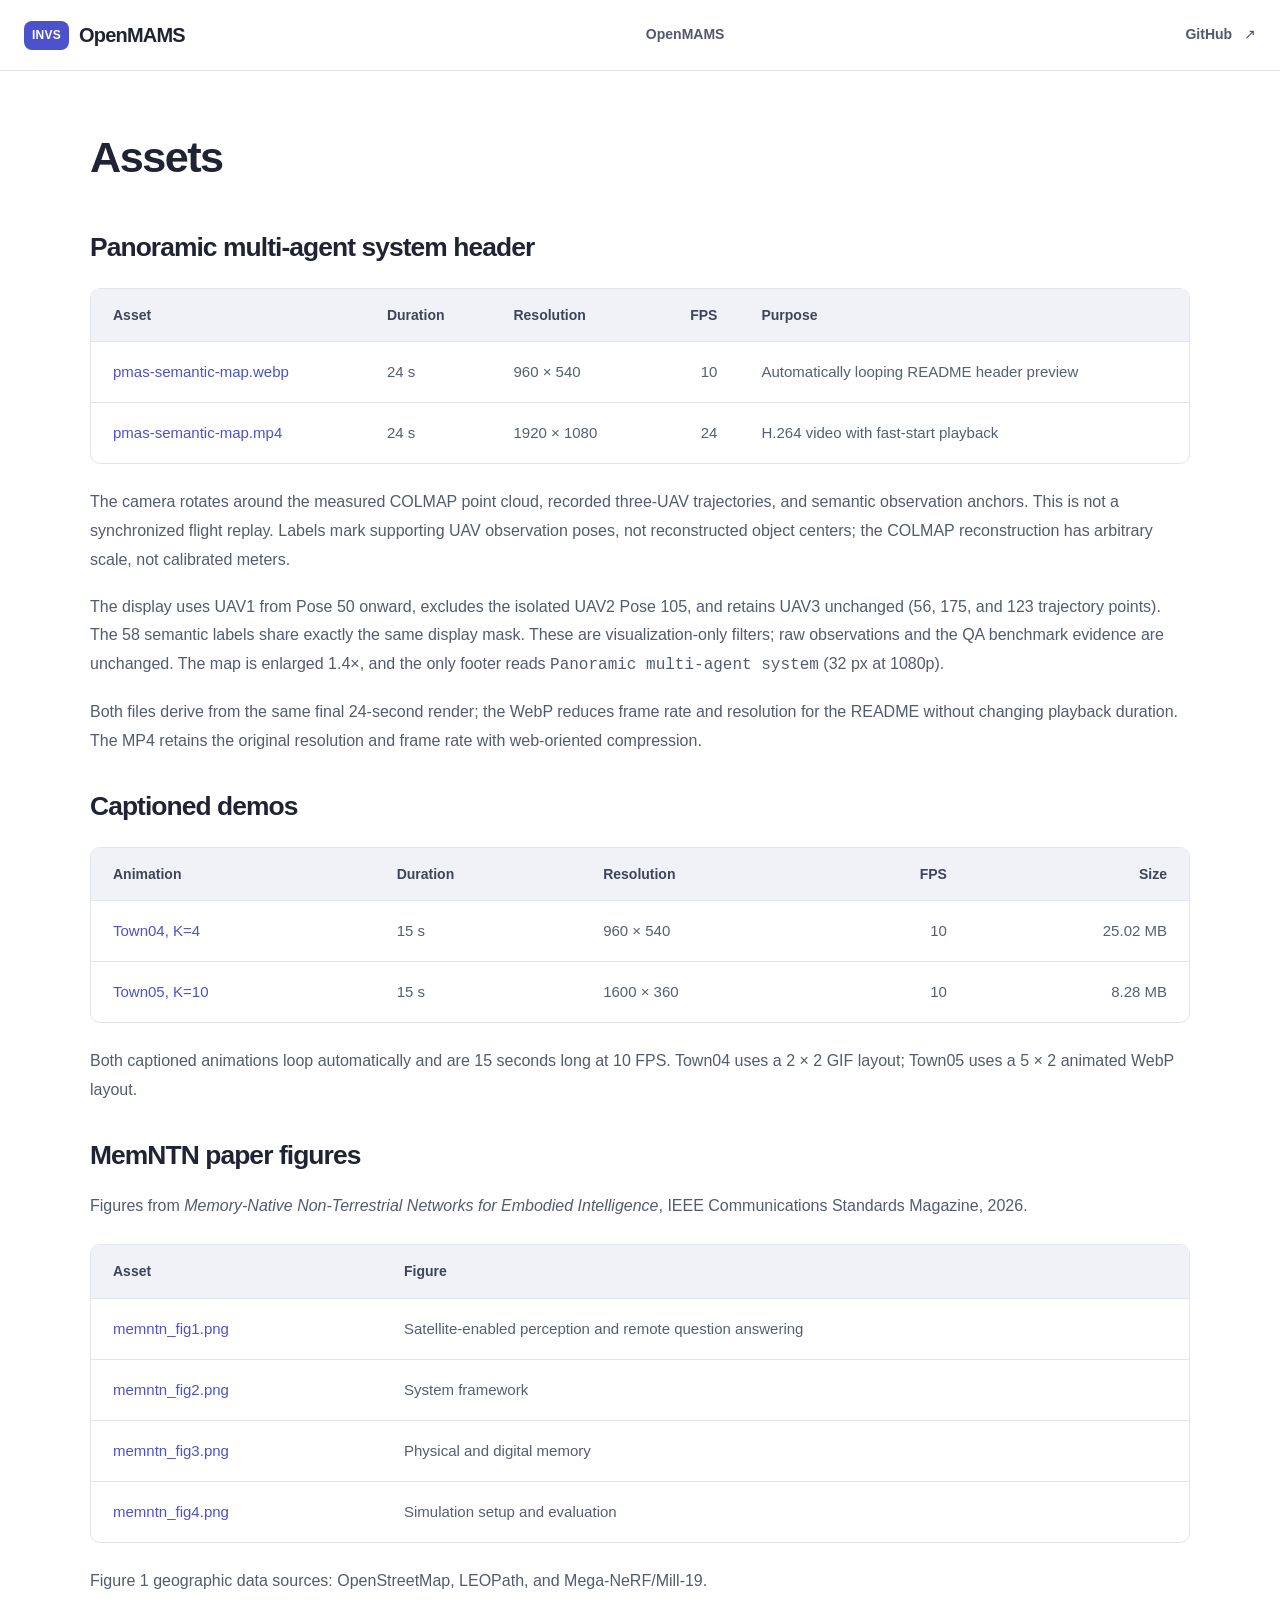
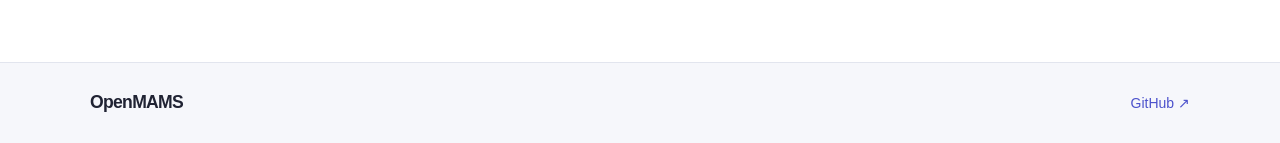
==== assets.html @ b8b97e4a "Add OpenMAMS project website" ====
<!doctype html>
<html lang="en">
<head>
  <meta charset="utf-8">
  <meta name="viewport" content="width=device-width, initial-scale=1">
  <meta name="description" content="OpenMAMS aggregates distributed UAV memories for long-horizon question answering. Our memory-centric framework measures what each candidate memory adds, then jointly selects UAVs and allocates transmit power under communication constraints.">
  <meta name="theme-color" content="#ffffff">
  <meta property="og:title" content="OpenMAMS · Assets">
  <meta property="og:description" content="OpenMAMS aggregates distributed UAV memories for long-horizon question answering. Our memory-centric framework measures what each candidate memory adds, then jointly selects UAVs and allocates transmit power under communication constraints.">
  <meta property="og:type" content="website">
  <title>OpenMAMS · Assets</title>
  <link rel="icon" type="image/svg+xml" href="data:image/svg+xml,%3Csvg xmlns='http://www.w3.org/2000/svg' viewBox='0 0 32 32'%3E%3Crect width='32' height='32' rx='8' fill='%234c52cc'/%3E%3Cpath d='M7 23V10l9 7 9-7v13M7 10l9-4 9 4' fill='none' stroke='white' stroke-width='2.5' stroke-linejoin='round'/%3E%3C/svg%3E">
  <link rel="stylesheet" href="project.css">
  <script src="project.js" defer></script>
</head>
<body>
  <a class="skip-link" href="#main">Skip to content</a>
  <header class="site-header"><nav class="navigation container" aria-label="Main navigation">
    <a class="wordmark" href="index.html#top" aria-label="OpenMAMS home"><span class="brand-symbol" aria-hidden="true">INVS</span>OpenMAMS</a>
    <div class="nav-links"><a href="index.html">OpenMAMS</a></div>
    <a class="nav-code" href="https://github.com/SIAT-INVS/OpenMAMS">GitHub <span aria-hidden="true">↗</span></a>
  </nav></header>
  <main id="main" class="asset-page container"><h1 id="assets">Assets</h1>
<h2 id="panoramic-multi-agent-system-header">Panoramic multi-agent system header</h2>
<div aria-label="Asset table" class="table-scroll" role="region" tabindex="0"><table class="data-table">
<thead>
<tr>
<th>Asset</th>
<th>Duration</th>
<th>Resolution</th>
<th style="text-align: right;">FPS</th>
<th>Purpose</th>
</tr>
</thead>
<tbody>
<tr>
<td><a href="source/assets/pmas-semantic-map.webp">pmas-semantic-map.webp</a></td>
<td>24 s</td>
<td>960 × 540</td>
<td style="text-align: right;">10</td>
<td>Automatically looping README header preview</td>
</tr>
<tr>
<td><a href="source/assets/pmas-semantic-map.mp4">pmas-semantic-map.mp4</a></td>
<td>24 s</td>
<td>1920 × 1080</td>
<td style="text-align: right;">24</td>
<td>H.264 video with fast-start playback</td>
</tr>
</tbody>
</table></div>
<p>The camera rotates around the measured COLMAP point cloud, recorded three-UAV
trajectories, and semantic observation anchors. This is not a synchronized flight
replay. Labels mark supporting UAV observation poses, not reconstructed object
centers; the COLMAP reconstruction has arbitrary scale, not calibrated meters.</p>
<p>The display uses UAV1 from Pose 50 onward, excludes the isolated UAV2 Pose 105,
and retains UAV3 unchanged (56, 175, and 123 trajectory points). The 58 semantic
labels share exactly the same display mask. These are visualization-only filters;
raw observations and the QA benchmark evidence are unchanged. The map is enlarged
1.4×, and the only footer reads <code>Panoramic multi-agent system</code> (32 px at 1080p).</p>
<p>Both files derive from the same final 24-second render; the WebP reduces frame
rate and resolution for the README without changing playback duration. The MP4
retains the original resolution and frame rate with web-oriented compression.</p>
<h2 id="captioned-demos">Captioned demos</h2>
<div aria-label="Asset table" class="table-scroll" role="region" tabindex="0"><table class="data-table">
<thead>
<tr>
<th>Animation</th>
<th>Duration</th>
<th>Resolution</th>
<th style="text-align: right;">FPS</th>
<th style="text-align: right;">Size</th>
</tr>
</thead>
<tbody>
<tr>
<td><a href="source/assets/town04_4uavs.gif">Town04, K=4</a></td>
<td>15 s</td>
<td>960 × 540</td>
<td style="text-align: right;">10</td>
<td style="text-align: right;">25.02 MB</td>
</tr>
<tr>
<td><a href="source/assets/town05_10uavs.webp">Town05, K=10</a></td>
<td>15 s</td>
<td>1600 × 360</td>
<td style="text-align: right;">10</td>
<td style="text-align: right;">8.28 MB</td>
</tr>
</tbody>
</table></div>
<p>Both captioned animations loop automatically and are 15 seconds long at 10 FPS.
Town04 uses a 2 × 2 GIF layout; Town05 uses a 5 × 2 animated WebP layout.</p>
<h2 id="memntn-paper-figures">MemNTN paper figures</h2>
<p>Figures from <em>Memory-Native Non-Terrestrial Networks for Embodied Intelligence</em>,
IEEE Communications Standards Magazine, 2026.</p>
<div aria-label="Asset table" class="table-scroll" role="region" tabindex="0"><table class="data-table">
<thead>
<tr>
<th>Asset</th>
<th>Figure</th>
</tr>
</thead>
<tbody>
<tr>
<td><a href="source/assets/memntn_fig1.png">memntn_fig1.png</a></td>
<td>Satellite-enabled perception and remote question answering</td>
</tr>
<tr>
<td><a href="source/assets/memntn_fig2.png">memntn_fig2.png</a></td>
<td>System framework</td>
</tr>
<tr>
<td><a href="source/assets/memntn_fig3.png">memntn_fig3.png</a></td>
<td>Physical and digital memory</td>
</tr>
<tr>
<td><a href="source/assets/memntn_fig4.png">memntn_fig4.png</a></td>
<td>Simulation setup and evaluation</td>
</tr>
</tbody>
</table></div>
<p>Figure 1 geographic data sources: OpenStreetMap, LEOPath, and Mega-NeRF/Mill-19.</p></main>
  <p class="container copy-status" id="copy-status" role="status" aria-live="polite"></p>
  <footer class="site-footer"><div class="container"><a class="wordmark" href="index.html#top">OpenMAMS</a><a href="https://github.com/SIAT-INVS/OpenMAMS">GitHub ↗</a></div></footer>
</body>
</html>
---- project.css ----
:root {
  --ink: #202333;
  --muted: #62697b;
  --accent: #4c52cc;
  --line: #e2e5ee;
  --tint: #f6f7fb;
  --width: 1100px;
  --header-height: 70px;
}
* { box-sizing: border-box; }
html { scroll-behavior: smooth; scroll-padding-top: calc(var(--header-height) + 24px); }
body { margin: 0; color: var(--ink); background: #fff; font: 16px/1.8 Inter,"Segoe UI",Arial,sans-serif; -webkit-font-smoothing: antialiased; }
a { color: var(--accent); text-decoration: none; }
a:hover { color: #333a9f; text-decoration: underline; text-underline-offset: 3px; }
a:focus-visible,button:focus-visible,summary:focus-visible,[tabindex]:focus-visible { outline: 3px solid #7d83ec; outline-offset: 5px; }
button { font: inherit; cursor: pointer; }
h1,h2,h3,h4,p,figure,blockquote { margin: 0; }
h2 { font-size: clamp(1.8rem,3.2vw,2.5rem); line-height: 1.25; font-weight: 650; letter-spacing: -.035em; margin-bottom: 26px; }
h3 { font-size: 1.45rem; line-height: 1.4; letter-spacing: -.025em; font-weight: 600; margin: 32px 0 20px; }
h4 { font-size: 1.15rem; line-height: 1.5; font-weight: 600; margin: 28px 0 18px; }
sup { color: var(--accent); font-size: .7em; }
img,video { display: block; width: 100%; height: auto; }
.container { width: min(var(--width),calc(100% - 64px)); margin-inline: auto; }
.skip-link { position: fixed; top: -80px; left: 20px; z-index: 20; background: #fff; padding: 10px 16px; }
.skip-link:focus { top: 10px; }
.site-header { position: sticky; top: 0; z-index: 10; background: rgba(255,255,255,.96); border-bottom: 1px solid var(--line); backdrop-filter: blur(12px); }
.navigation { display: flex; align-items: center; justify-content: space-between; gap: 22px; min-height: 70px; }
.navigation.container { width: min(1400px,calc(100% - 48px)); }
.navigation .wordmark { flex-shrink: 0; }
.wordmark { display: inline-flex; align-items: center; color: var(--ink); font-size: 1.25rem; font-weight: 750; letter-spacing: -.04em; line-height: 1; }
.wordmark:hover { text-decoration: none; }
.brand-symbol { display: grid; place-items: center; width: 45px; height: 29px; border-radius: 8px; margin-right: 10px; background: var(--accent); color: #fff; font-size: 12px; letter-spacing: .02em; font-weight: 650; }
.nav-links { display: flex; gap: 18px; }
.nav-links a { white-space: nowrap; }
.nav-links a,.nav-code { font-size: .875rem; font-weight: 550; color: #53596d; }
.nav-code { white-space: nowrap; }
.nav-code span { margin-left: 8px; }
.header-video { position: relative; isolation: isolate; width: 100%; min-height: max(24rem,calc(100vh - var(--header-height))); min-height: max(24rem,calc(100svh - var(--header-height))); overflow: hidden; background: #0a0f1a; color: #fff; }
.header-video > video { position: absolute; inset: 0; z-index: -2; width: 100%; height: 100%; max-height: none; object-fit: cover; object-position: center; }
.header-video > video { pointer-events: none; }
.paper-intro { padding: 58px 32px 48px; text-align: center; }
.project-label { color: var(--accent); font-size: 1rem; font-weight: 550; line-height: 1.6; }
.paper-title { max-width: 950px; margin: 16px auto 26px; font-size: clamp(1.35rem,2.5vw,1.95rem); font-weight: 600; line-height: 1.45; letter-spacing: -.025em; text-wrap: balance; }
.authors { max-width: 880px; margin: 0 auto 10px; font-size: 1rem; color: #3e449a; line-height: 1.9; text-wrap: balance; }
.authors sup { margin-right: 3px; }
.authors .author { display: inline-block; white-space: nowrap; }
.affiliations { max-width: 950px; margin: 0 auto; font-size: .875rem; color: var(--muted); line-height: 1.85; }
.affiliations sup { margin-right: 3px; }
.video-frame { overflow: hidden; background: #111520; border-radius: 12px; border: 1px solid #d6dae6; }
.video-frame video { max-height: 640px; object-fit: contain; }
.demo-figure { margin: 20px 0 24px; }
.paper-intro blockquote { max-width: 1080px; margin: 27px auto 0; font-size: 1rem; color: #525a70; line-height: 1.85; text-wrap: balance; }
.section { padding: 58px 0; }
.section.tinted { background: var(--tint); border-block: 1px solid #eef0f5; }
.section p { color: #535b6e; margin: 18px 0; }
.section strong { color: var(--ink); font-weight: 600; }
.section ul { padding-left: 25px; color: #535b6e; margin: 20px 0 0; }
.section li { padding-left: 4px; margin: 10px 0; }
.section p:has(> a > img),.section p:has(> img) { background: white; padding: 22px; border: 1px solid var(--line); border-radius: 10px; margin-block: 24px; }
details { background: #fff; border: 1px solid var(--line); border-radius: 10px; padding: 0 23px; margin-top: 27px; }
summary { cursor: pointer; font-size: 1rem; padding: 19px 0; color: var(--ink); }
details p { line-height: 1.85; }
.table-scroll { overflow-x: auto; border: 1px solid var(--line); border-radius: 10px; background: #fff; margin: 24px 0; }
.data-table { width: 100%; border-collapse: collapse; font-size: .9375rem; line-height: 1.6; }
.data-table th { background: #f0f2f8; color: #3e4559; font-size: .875rem; font-weight: 650; text-align: left; padding: 15px 22px; }
.data-table td { padding: 18px 22px; border-top: 1px solid var(--line); color: #555e73; }
.data-table code { white-space: nowrap; font-size: .875rem; }
.data-table td:last-child a { white-space: nowrap; }
#results .data-table td:last-child { color: var(--accent); font-size: 1.65rem; font-weight: 650; letter-spacing: -.035em; white-space: nowrap; }
#results .data-table td:last-child strong { color: inherit; }
#results .data-table td:first-child { min-width: 170px; color: var(--ink); font-weight: 550; }
.figure-table { width: 100%; table-layout: fixed; background: #fff; border: 1px solid var(--line); border-radius: 10px; padding: 14px; border-spacing: 12px; margin: 24px 0; }
.figure-table td { padding: 0; font-size: .875rem; color: var(--muted); line-height: 1.65; }
.figure-table td:first-child { width: 56%; }
.figure-table img { max-height: 355px; object-fit: contain; }
.citation-block { position: relative; background: #fff; border: 1px solid var(--line); border-radius: 10px; overflow: hidden; margin: 19px 0 30px; }
.copy-button { display: block; margin: 13px 15px 0 auto; min-height: 38px; border: 1px solid #d9ddea; border-radius: 6px; color: var(--accent); background: var(--tint); font-size: .875rem; padding: 6px 12px; }
.copy-button:hover { background: #eef0ff; }
pre { margin: 0; padding: 18px 23px 23px; overflow-x: auto; color: #495169; font-size: .875rem; line-height: 1.9; }
code { font-family: Consolas,"SFMono-Regular",monospace; }
.copy-status { min-height: 0; font-size: .875rem; color: var(--accent); }
.copy-status:not(:empty) { padding-block: 15px; }
.site-footer { background: var(--tint); border-top: 1px solid var(--line); padding: 28px 0; }
.site-footer .container { display: flex; justify-content: space-between; align-items: center; }
.site-footer a { font-size: .875rem; }
.site-footer .wordmark { font-size: 1.1rem; }
.asset-page { padding-block: 48px; }
.asset-page h1 { font-size: 2.7rem; letter-spacing: -.035em; }
.asset-page h2 { font-size: 1.65rem; margin: 34px 0 20px; }
.asset-page p { margin-block: 18px; color: #535b6e; }
@media (max-width: 1100px) {
  .navigation { flex-wrap: wrap; padding-block: 12px; gap: 12px; }
  .nav-code { margin-left: auto; }
  .nav-links { order: 3; flex-basis: 100%; flex-wrap: wrap; justify-content: center; gap: 6px 18px; }
}
@media (max-width: 800px) {
  .container { width: calc(100% - 40px); }
  .navigation { gap: 16px; min-height: 65px; }
  .nav-links { gap: 6px 17px; }
  .paper-intro { padding-top: 44px; }
  .section { padding-block: 46px; }
  .data-table td,.data-table th { padding: 15px; }
}
@media (max-width: 600px) {
  .container { width: calc(100% - 32px); }
  .navigation { flex-wrap: wrap; padding-block: 12px; gap: 12px; }
  .wordmark { font-size: 1.1rem; }
  .brand-symbol { width: 40px; height: 25px; font-size: 11px; margin-right: 7px; }
  .nav-code { margin-left: auto; }
  .navigation.container { width: calc(100% - 32px); }
  .nav-links { gap: 5px 14px; }
  .nav-links a { font-size: .8125rem; }
  .paper-intro { padding: 36px 16px 32px; }
  .project-label { font-size: .9375rem; }
  .paper-title { font-size: 1.3rem; margin: 18px auto 23px; }
  .authors { font-size: .9375rem; line-height: 2; }
  .affiliations { margin-top: 13px; line-height: 1.85; }
  .video-frame { border-radius: 8px; }
  .paper-intro blockquote { font-size: 1rem; text-align: left; margin-top: 21px; }
  .section { padding-block: 37px; }
  h2 { font-size: 1.8rem; margin-bottom: 22px; }
  h3 { font-size: 1.25rem; margin-top: 28px; }
  h4 { font-size: 1.05rem; }
  .section p:has(> a > img),.section p:has(> img) { padding: 12px; }
  details { padding-inline: 16px; }
  summary { font-size: .9375rem; line-height: 1.7; }
  .data-table { min-width: 580px; }
  .data-table td,.data-table th { padding: 13px 15px; }
  .figure-table { border-spacing: 5px; padding: 7px; }
  .figure-table td { font-size: .875rem; }
  .figure-table td:first-child { width: 50%; }
  pre { padding: 16px; }
  .asset-page { padding-block: 30px; }
  .asset-page h1 { font-size: 2.2rem; }
}
@media (prefers-reduced-motion: reduce) {
  html { scroll-behavior: auto; }
  *,*::before,*::after { transition: none!important; animation: none!important; }
}
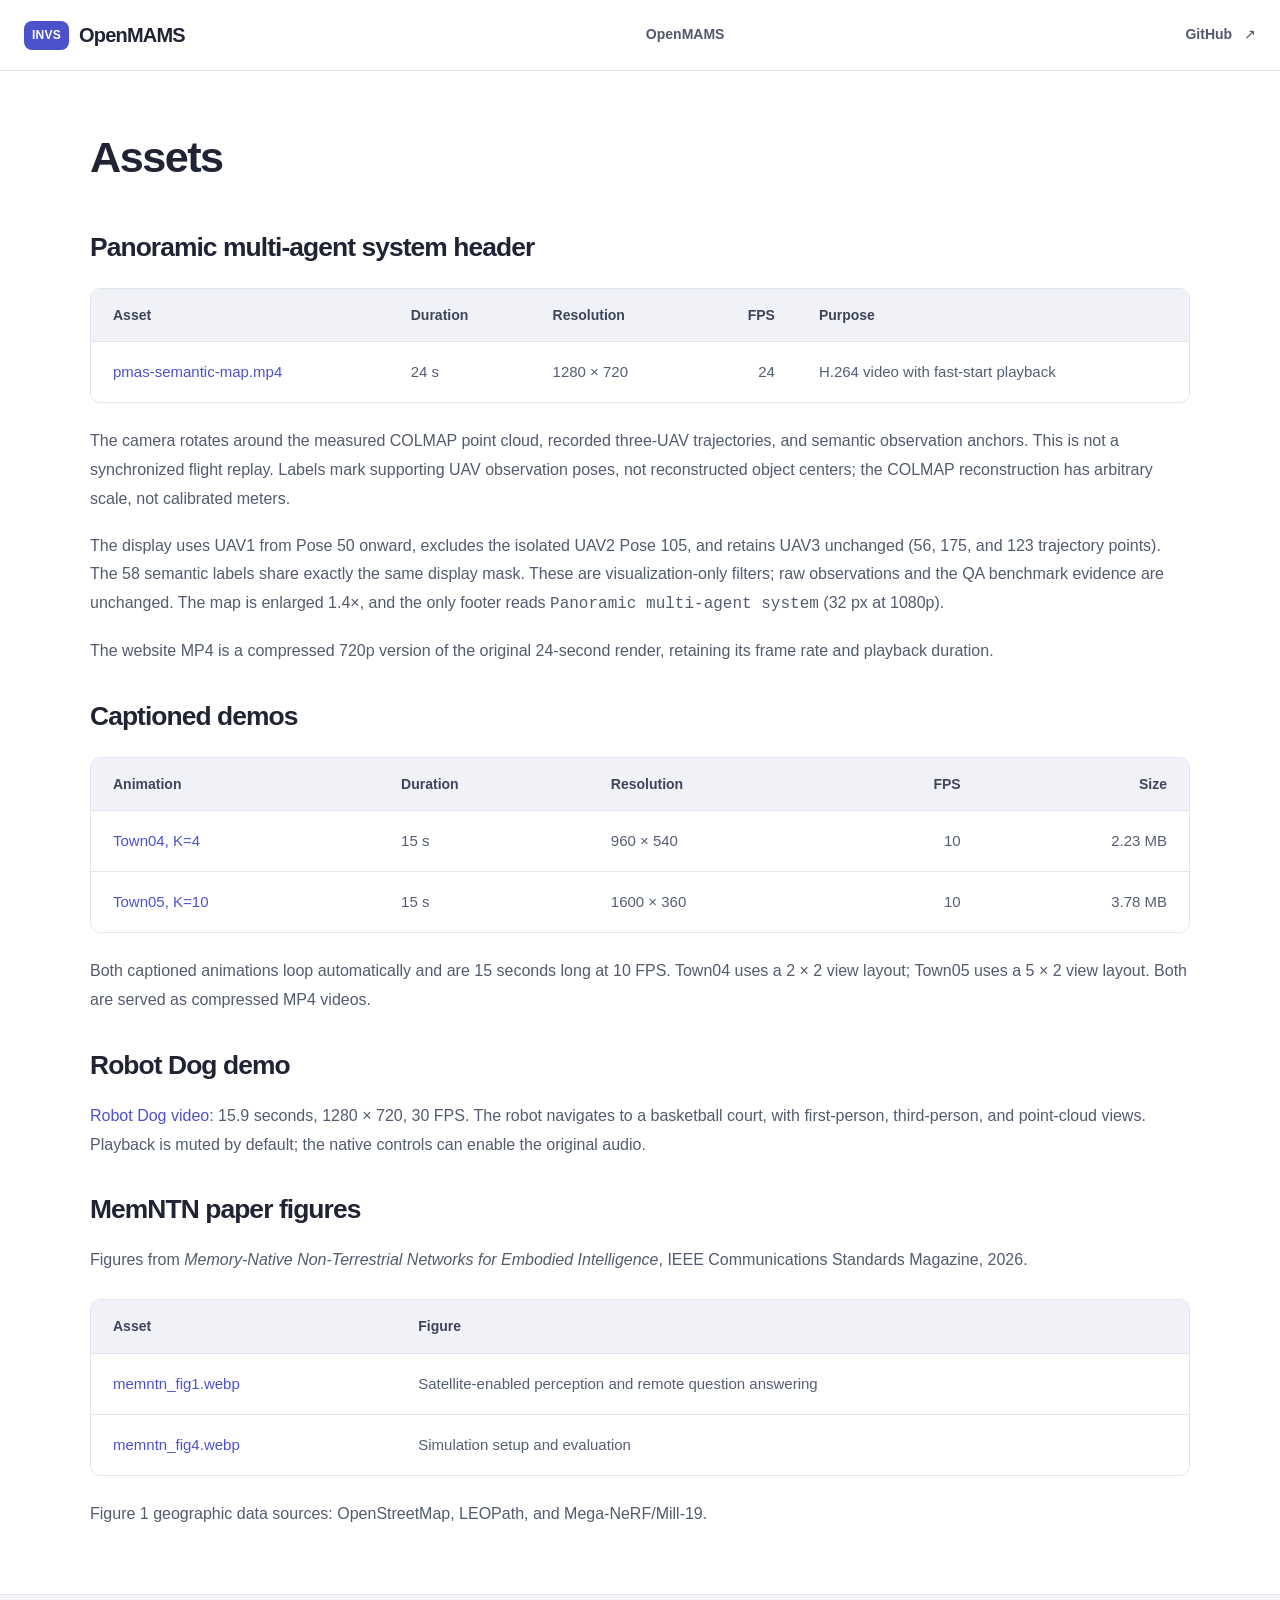
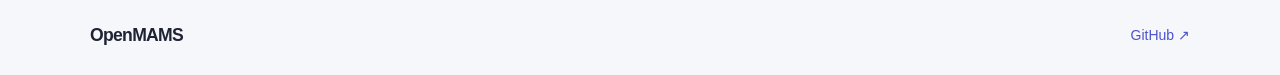
==== commit b532480d: "Slim project website" ====
--- a/assets.html
+++ b/assets.html
@@ -34,16 +34,9 @@
 </thead>
 <tbody>
 <tr>
-<td><a href="source/assets/pmas-semantic-map.webp">pmas-semantic-map.webp</a></td>
+<td><a href="assets/pmas-semantic-map.mp4">pmas-semantic-map.mp4</a></td>
 <td>24 s</td>
-<td>960 × 540</td>
-<td style="text-align: right;">10</td>
-<td>Automatically looping README header preview</td>
-</tr>
-<tr>
-<td><a href="source/assets/pmas-semantic-map.mp4">pmas-semantic-map.mp4</a></td>
-<td>24 s</td>
-<td>1920 × 1080</td>
+<td>1280 × 720</td>
 <td style="text-align: right;">24</td>
 <td>H.264 video with fast-start playback</td>
 </tr>
@@ -58,9 +51,7 @@
 labels share exactly the same display mask. These are visualization-only filters;
 raw observations and the QA benchmark evidence are unchanged. The map is enlarged
 1.4×, and the only footer reads <code>Panoramic multi-agent system</code> (32 px at 1080p).</p>
-<p>Both files derive from the same final 24-second render; the WebP reduces frame
-rate and resolution for the README without changing playback duration. The MP4
-retains the original resolution and frame rate with web-oriented compression.</p>
+<p>The website MP4 is a compressed 720p version of the original 24-second render, retaining its frame rate and playback duration.</p>
 <h2 id="captioned-demos">Captioned demos</h2>
 <div aria-label="Asset table" class="table-scroll" role="region" tabindex="0"><table class="data-table">
 <thead>
@@ -74,23 +65,25 @@
 </thead>
 <tbody>
 <tr>
-<td><a href="source/assets/town04_4uavs.gif">Town04, K=4</a></td>
+<td><a href="assets/town04_4uavs.mp4">Town04, K=4</a></td>
 <td>15 s</td>
 <td>960 × 540</td>
 <td style="text-align: right;">10</td>
-<td style="text-align: right;">25.02 MB</td>
+<td style="text-align: right;">2.23 MB</td>
 </tr>
 <tr>
-<td><a href="source/assets/town05_10uavs.webp">Town05, K=10</a></td>
+<td><a href="assets/town05_10uavs.mp4">Town05, K=10</a></td>
 <td>15 s</td>
 <td>1600 × 360</td>
 <td style="text-align: right;">10</td>
-<td style="text-align: right;">8.28 MB</td>
+<td style="text-align: right;">3.78 MB</td>
 </tr>
 </tbody>
 </table></div>
 <p>Both captioned animations loop automatically and are 15 seconds long at 10 FPS.
-Town04 uses a 2 × 2 GIF layout; Town05 uses a 5 × 2 animated WebP layout.</p>
+Town04 uses a 2 × 2 view layout; Town05 uses a 5 × 2 view layout. Both are served as compressed MP4 videos.</p>
+<h2 id="robot-dog-demo">Robot Dog demo</h2>
+<p><a href="assets/robot-dog.mp4">Robot Dog video</a>: 15.9 seconds, 1280 × 720, 30 FPS. The robot navigates to a basketball court, with first-person, third-person, and point-cloud views. Playback is muted by default; the native controls can enable the original audio.</p>
 <h2 id="memntn-paper-figures">MemNTN paper figures</h2>
 <p>Figures from <em>Memory-Native Non-Terrestrial Networks for Embodied Intelligence</em>,
 IEEE Communications Standards Magazine, 2026.</p>
@@ -103,19 +96,11 @@
 </thead>
 <tbody>
 <tr>
-<td><a href="source/assets/memntn_fig1.png">memntn_fig1.png</a></td>
+<td><a href="assets/memntn_fig1.webp">memntn_fig1.webp</a></td>
 <td>Satellite-enabled perception and remote question answering</td>
 </tr>
 <tr>
-<td><a href="source/assets/memntn_fig2.png">memntn_fig2.png</a></td>
-<td>System framework</td>
-</tr>
-<tr>
-<td><a href="source/assets/memntn_fig3.png">memntn_fig3.png</a></td>
-<td>Physical and digital memory</td>
-</tr>
-<tr>
-<td><a href="source/assets/memntn_fig4.png">memntn_fig4.png</a></td>
+<td><a href="assets/memntn_fig4.webp">memntn_fig4.webp</a></td>
 <td>Simulation setup and evaluation</td>
 </tr>
 </tbody>
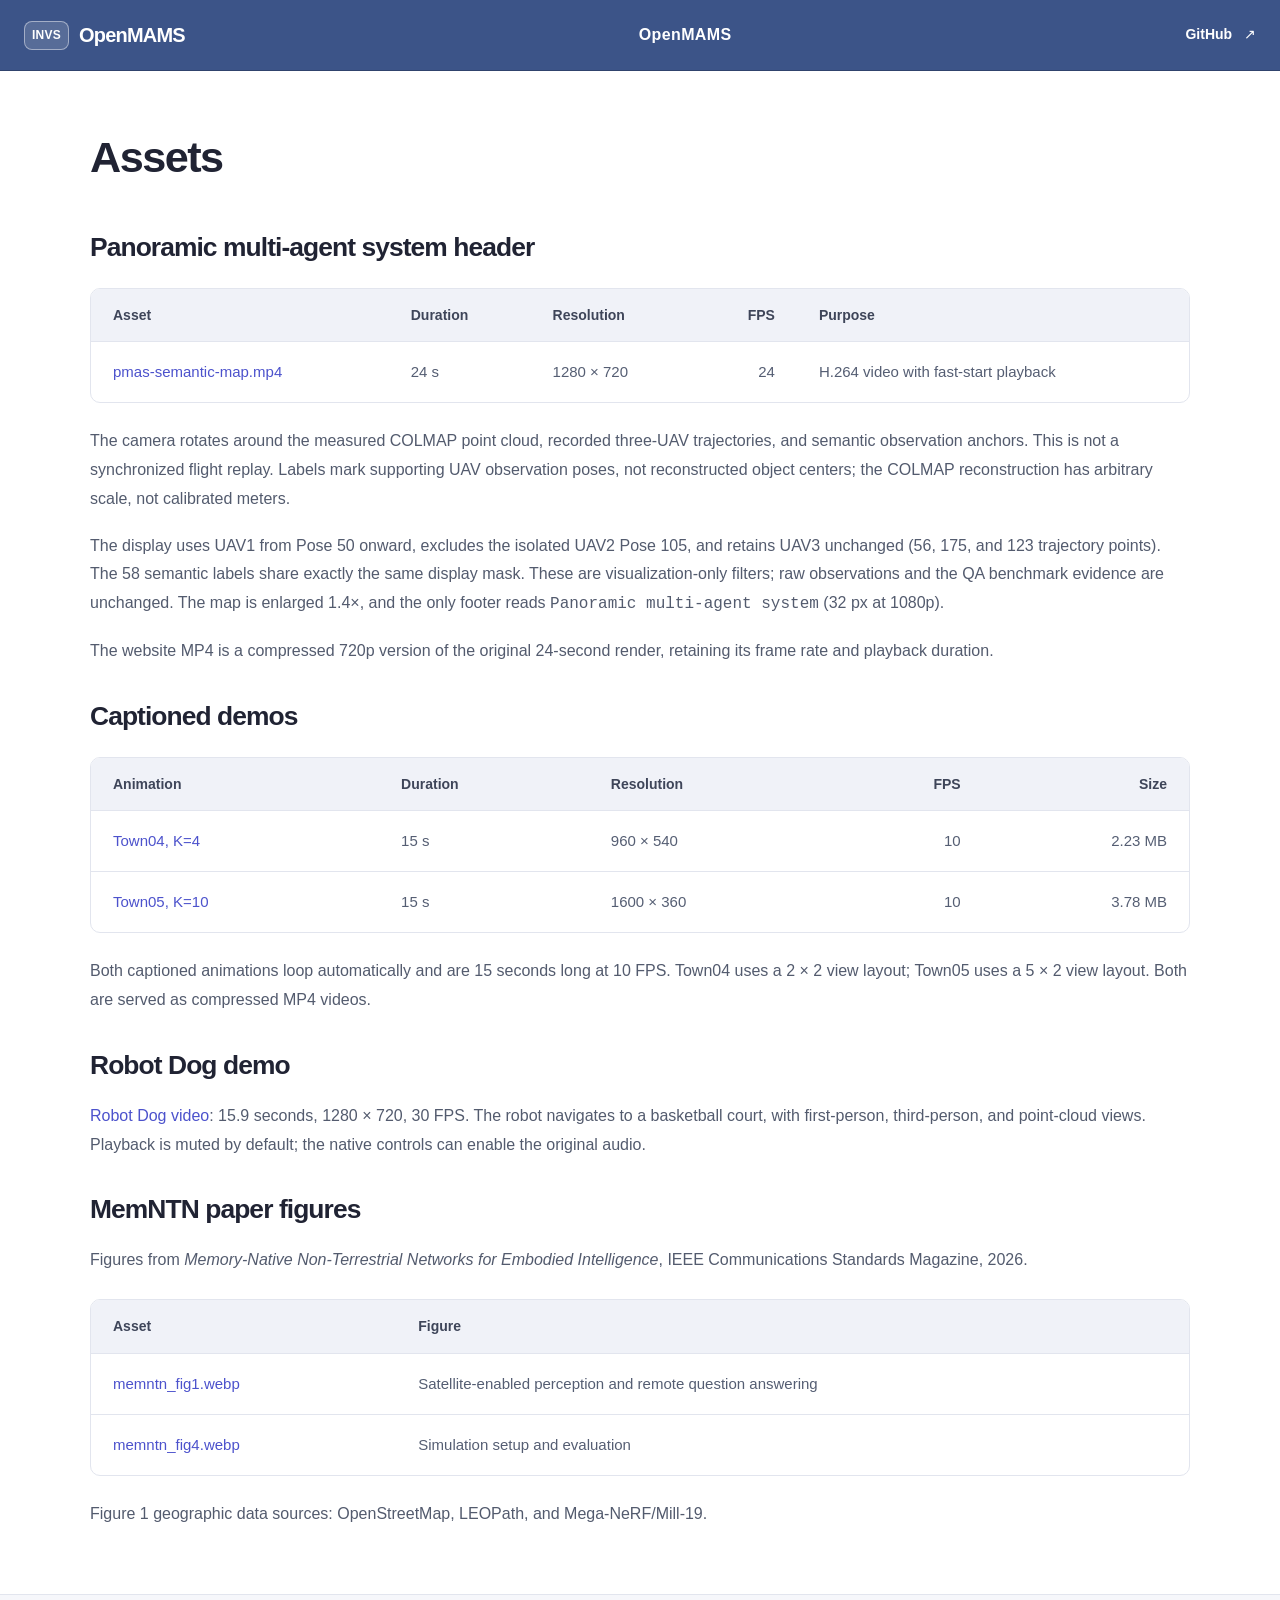
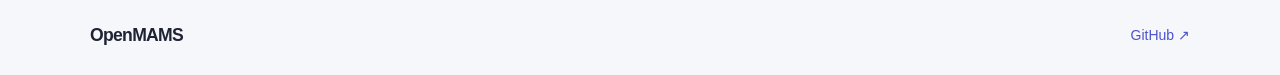
==== commit f368fed5: "Add compact mobile navigation menu" ====
--- a/assets.html
+++ b/assets.html
@@ -17,8 +17,11 @@
   <a class="skip-link" href="#main">Skip to content</a>
   <header class="site-header"><nav class="navigation container" aria-label="Main navigation">
     <a class="wordmark" href="index.html#top" aria-label="OpenMAMS home"><span class="brand-symbol" aria-hidden="true">INVS</span>OpenMAMS</a>
+    <button class="menu-toggle" type="button" aria-expanded="false" aria-controls="navigation-panel" hidden>Menu <span aria-hidden="true">☰</span></button>
+    <div class="navigation-panel" id="navigation-panel">
     <div class="nav-links"><a href="index.html">OpenMAMS</a></div>
     <a class="nav-code" href="https://github.com/SIAT-INVS/OpenMAMS">GitHub <span aria-hidden="true">↗</span></a>
+    </div>
   </nav></header>
   <main id="main" class="asset-page container"><h1 id="assets">Assets</h1>
 <h2 id="panoramic-multi-agent-system-header">Panoramic multi-agent system header</h2>
--- a/project.css
+++ b/project.css
@@ -6,6 +6,7 @@
   --tint: #f6f7fb;
   --width: 1100px;
   --header-height: 70px;
+  --nav-blue: #3c5488;
 }
 * { box-sizing: border-box; }
 html { scroll-behavior: smooth; scroll-padding-top: calc(var(--header-height) + 24px); }
@@ -23,16 +24,27 @@
 .container { width: min(var(--width),calc(100% - 64px)); margin-inline: auto; }
 .skip-link { position: fixed; top: -80px; left: 20px; z-index: 20; background: #fff; padding: 10px 16px; }
 .skip-link:focus { top: 10px; }
-.site-header { position: sticky; top: 0; z-index: 10; background: rgba(255,255,255,.96); border-bottom: 1px solid var(--line); backdrop-filter: blur(12px); }
+.site-header { position: sticky; top: 0; z-index: 10; width: 100%; background: var(--nav-blue); border-bottom: 1px solid #30436d; }
+.site-header .wordmark,.site-header .nav-links a,.site-header .nav-code { color: #fff; }
+.site-header a:hover { color: #fff; }
+.site-header a:focus-visible { outline-color: #fff; }
+.site-header .brand-symbol { background: rgba(255,255,255,.14); border: 1px solid rgba(255,255,255,.45); }
+.site-header .nav-links a:hover,.site-header .nav-code:hover { text-decoration: underline; text-decoration-thickness: 2px; text-underline-offset: 6px; }
 .navigation { display: flex; align-items: center; justify-content: space-between; gap: 22px; min-height: 70px; }
-.navigation.container { width: min(1400px,calc(100% - 48px)); }
+.navigation.container { width: calc(100% - 48px); }
 .navigation .wordmark { flex-shrink: 0; }
+.navigation-panel { display: flex; align-items: center; justify-content: space-between; flex: 1; gap: 22px; }
+.navigation-panel .nav-links { margin-inline: auto; }
+.menu-toggle { display: none; align-items: center; gap: 10px; min-height: 44px; border: 1px solid rgba(255,255,255,.5); border-radius: 6px; padding: 6px 12px; background: transparent; color: #fff; font-size: .9375rem; }
+.menu-toggle:hover { background: rgba(255,255,255,.12); }
+.menu-toggle:focus-visible { outline-color: #fff; }
 .wordmark { display: inline-flex; align-items: center; color: var(--ink); font-size: 1.25rem; font-weight: 750; letter-spacing: -.04em; line-height: 1; }
 .wordmark:hover { text-decoration: none; }
 .brand-symbol { display: grid; place-items: center; width: 45px; height: 29px; border-radius: 8px; margin-right: 10px; background: var(--accent); color: #fff; font-size: 12px; letter-spacing: .02em; font-weight: 650; }
-.nav-links { display: flex; gap: 18px; }
+.nav-links { display: flex; gap: 28px; }
 .nav-links a { white-space: nowrap; }
 .nav-links a,.nav-code { font-size: .875rem; font-weight: 550; color: #53596d; }
+.nav-links a { font-size: 1rem; letter-spacing: .025em; }
 .nav-code { white-space: nowrap; }
 .nav-code span { margin-left: 8px; }
 .header-video { position: relative; isolation: isolate; width: 100%; min-height: max(24rem,calc(100vh - var(--header-height))); min-height: max(24rem,calc(100svh - var(--header-height))); overflow: hidden; background: #0a0f1a; color: #fff; }
@@ -89,14 +101,20 @@
 .asset-page h2 { font-size: 1.65rem; margin: 34px 0 20px; }
 .asset-page p { margin-block: 18px; color: #535b6e; }
 @media (max-width: 1100px) {
-  .navigation { flex-wrap: wrap; padding-block: 12px; gap: 12px; }
-  .nav-code { margin-left: auto; }
-  .nav-links { order: 3; flex-basis: 100%; flex-wrap: wrap; justify-content: center; gap: 6px 18px; }
+  .navigation { flex-wrap: wrap; padding-block: 10px; gap: 12px; }
+  .navigation-panel { flex-basis: 100%; flex-direction: column; align-items: stretch; gap: 12px; }
+  .navigation .nav-links { display: grid; grid-template-columns: repeat(2,minmax(0,1fr)); gap: 4px 12px; margin: 0; }
+  .navigation .nav-links a { padding: 8px 10px; font-size: 1rem; }
+  .navigation-panel .nav-code { margin: 0; padding: 10px; border-top: 1px solid rgba(255,255,255,.25); }
+  .menu-ready .menu-toggle { display: inline-flex; margin-left: auto; }
+  .menu-ready .navigation-panel { display: none; position: absolute; top: 100%; left: 0; right: 0; padding: 12px 24px 16px; background: var(--nav-blue); border-top: 1px solid rgba(255,255,255,.2); box-shadow: 0 8px 16px rgba(0,0,0,.16); max-height: calc(100dvh - var(--header-height)); overflow-y: auto; }
+  .menu-ready .menu-toggle[aria-expanded="true"] + .navigation-panel { display: flex; }
 }
 @media (max-width: 800px) {
+  .header-video { min-height: 0; aspect-ratio: 16 / 9; }
+  .header-video > video { object-fit: contain; }
   .container { width: calc(100% - 40px); }
   .navigation { gap: 16px; min-height: 65px; }
-  .nav-links { gap: 6px 17px; }
   .paper-intro { padding-top: 44px; }
   .section { padding-block: 46px; }
   .data-table td,.data-table th { padding: 15px; }
@@ -108,8 +126,7 @@
   .brand-symbol { width: 40px; height: 25px; font-size: 11px; margin-right: 7px; }
   .nav-code { margin-left: auto; }
   .navigation.container { width: calc(100% - 32px); }
-  .nav-links { gap: 5px 14px; }
-  .nav-links a { font-size: .8125rem; }
+  .menu-ready .navigation-panel { padding-inline: 16px; }
   .paper-intro { padding: 36px 16px 32px; }
   .project-label { font-size: .9375rem; }
   .paper-title { font-size: 1.3rem; margin: 18px auto 23px; }
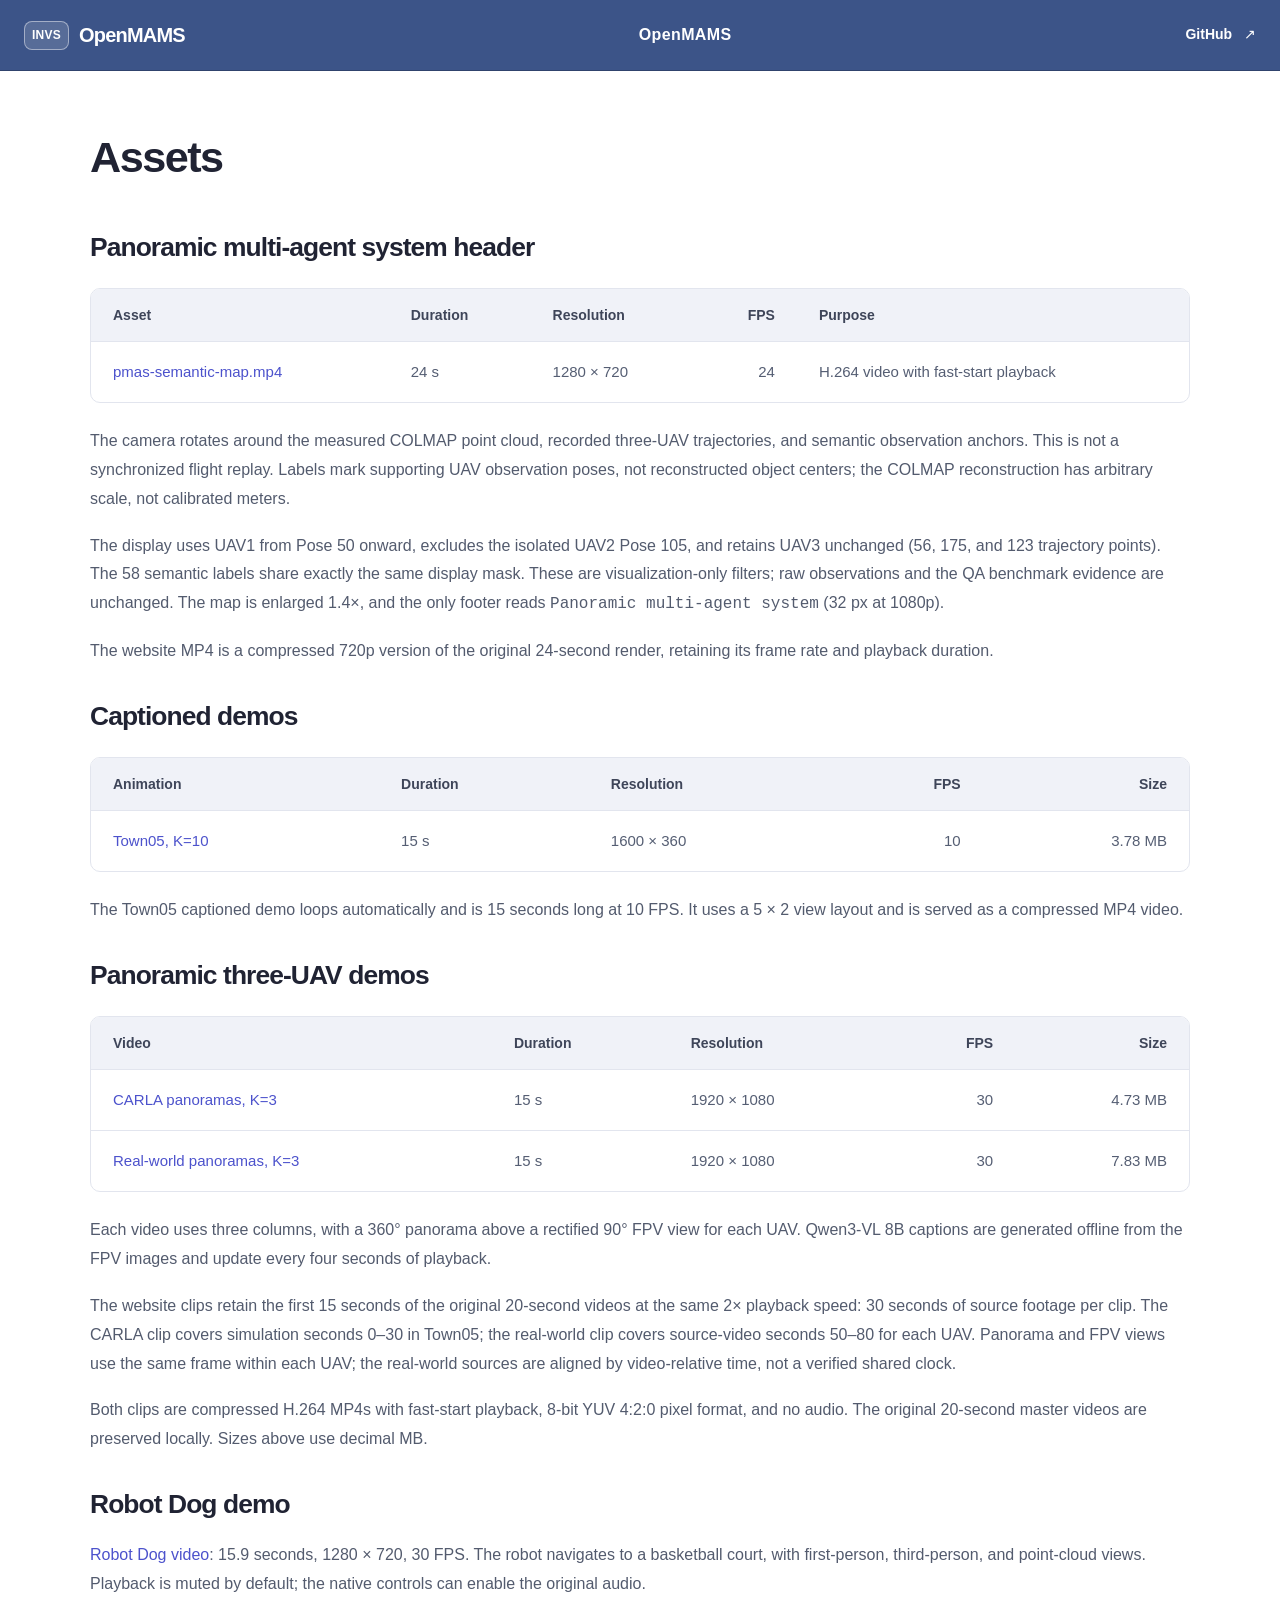
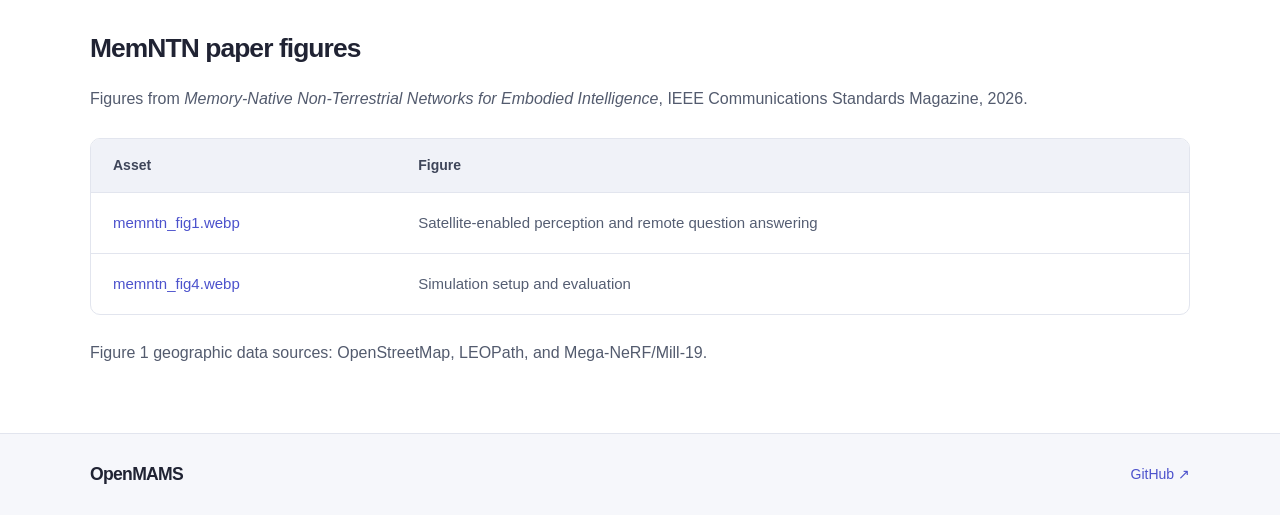
==== commit e725541a: "Update panoramic demos and PMAS figure, remove Town04 demo" ====
--- a/assets.html
+++ b/assets.html
@@ -68,13 +68,6 @@
 </thead>
 <tbody>
 <tr>
-<td><a href="assets/town04_4uavs.mp4">Town04, K=4</a></td>
-<td>15 s</td>
-<td>960 × 540</td>
-<td style="text-align: right;">10</td>
-<td style="text-align: right;">2.23 MB</td>
-</tr>
-<tr>
 <td><a href="assets/town05_10uavs.mp4">Town05, K=10</a></td>
 <td>15 s</td>
 <td>1600 × 360</td>
@@ -83,8 +76,39 @@
 </tr>
 </tbody>
 </table></div>
-<p>Both captioned animations loop automatically and are 15 seconds long at 10 FPS.
-Town04 uses a 2 × 2 view layout; Town05 uses a 5 × 2 view layout. Both are served as compressed MP4 videos.</p>
+<p>The Town05 captioned demo loops automatically and is 15 seconds long at 10 FPS.
+It uses a 5 × 2 view layout and is served as a compressed MP4 video.</p>
+<h2 id="panoramic-three-uav-demos">Panoramic three-UAV demos</h2>
+<div aria-label="Asset table" class="table-scroll" role="region" tabindex="0"><table class="data-table">
+<thead>
+<tr>
+<th>Video</th>
+<th>Duration</th>
+<th>Resolution</th>
+<th style="text-align: right;">FPS</th>
+<th style="text-align: right;">Size</th>
+</tr>
+</thead>
+<tbody>
+<tr>
+<td><a href="assets/carla-panorama-3uavs.mp4">CARLA panoramas, K=3</a></td>
+<td>15 s</td>
+<td>1920 × 1080</td>
+<td style="text-align: right;">30</td>
+<td style="text-align: right;">4.73 MB</td>
+</tr>
+<tr>
+<td><a href="assets/real-panorama-3uavs.mp4">Real-world panoramas, K=3</a></td>
+<td>15 s</td>
+<td>1920 × 1080</td>
+<td style="text-align: right;">30</td>
+<td style="text-align: right;">7.83 MB</td>
+</tr>
+</tbody>
+</table></div>
+<p>Each video uses three columns, with a 360° panorama above a rectified 90° FPV view for each UAV. Qwen3-VL 8B captions are generated offline from the FPV images and update every four seconds of playback.</p>
+<p>The website clips retain the first 15 seconds of the original 20-second videos at the same 2× playback speed: 30 seconds of source footage per clip. The CARLA clip covers simulation seconds 0–30 in Town05; the real-world clip covers source-video seconds 50–80 for each UAV. Panorama and FPV views use the same frame within each UAV; the real-world sources are aligned by video-relative time, not a verified shared clock.</p>
+<p>Both clips are compressed H.264 MP4s with fast-start playback, 8-bit YUV 4:2:0 pixel format, and no audio. The original 20-second master videos are preserved locally. Sizes above use decimal MB.</p>
 <h2 id="robot-dog-demo">Robot Dog demo</h2>
 <p><a href="assets/robot-dog.mp4">Robot Dog video</a>: 15.9 seconds, 1280 × 720, 30 FPS. The robot navigates to a basketball court, with first-person, third-person, and point-cloud views. Playback is muted by default; the native controls can enable the original audio.</p>
 <h2 id="memntn-paper-figures">MemNTN paper figures</h2>
--- a/project.css
+++ b/project.css
@@ -114,14 +114,14 @@
   .header-video { min-height: 0; aspect-ratio: 16 / 9; }
   .header-video > video { object-fit: contain; }
   .container { width: calc(100% - 40px); }
-  .navigation { gap: 16px; min-height: 65px; }
+  .navigation { gap: 16px; min-height: 55px; padding-block: 5px; }
   .paper-intro { padding-top: 44px; }
   .section { padding-block: 46px; }
   .data-table td,.data-table th { padding: 15px; }
 }
 @media (max-width: 600px) {
   .container { width: calc(100% - 32px); }
-  .navigation { flex-wrap: wrap; padding-block: 12px; gap: 12px; }
+  .navigation { flex-wrap: wrap; padding-block: 5px; gap: 12px; }
   .wordmark { font-size: 1.1rem; }
   .brand-symbol { width: 40px; height: 25px; font-size: 11px; margin-right: 7px; }
   .nav-code { margin-left: auto; }
